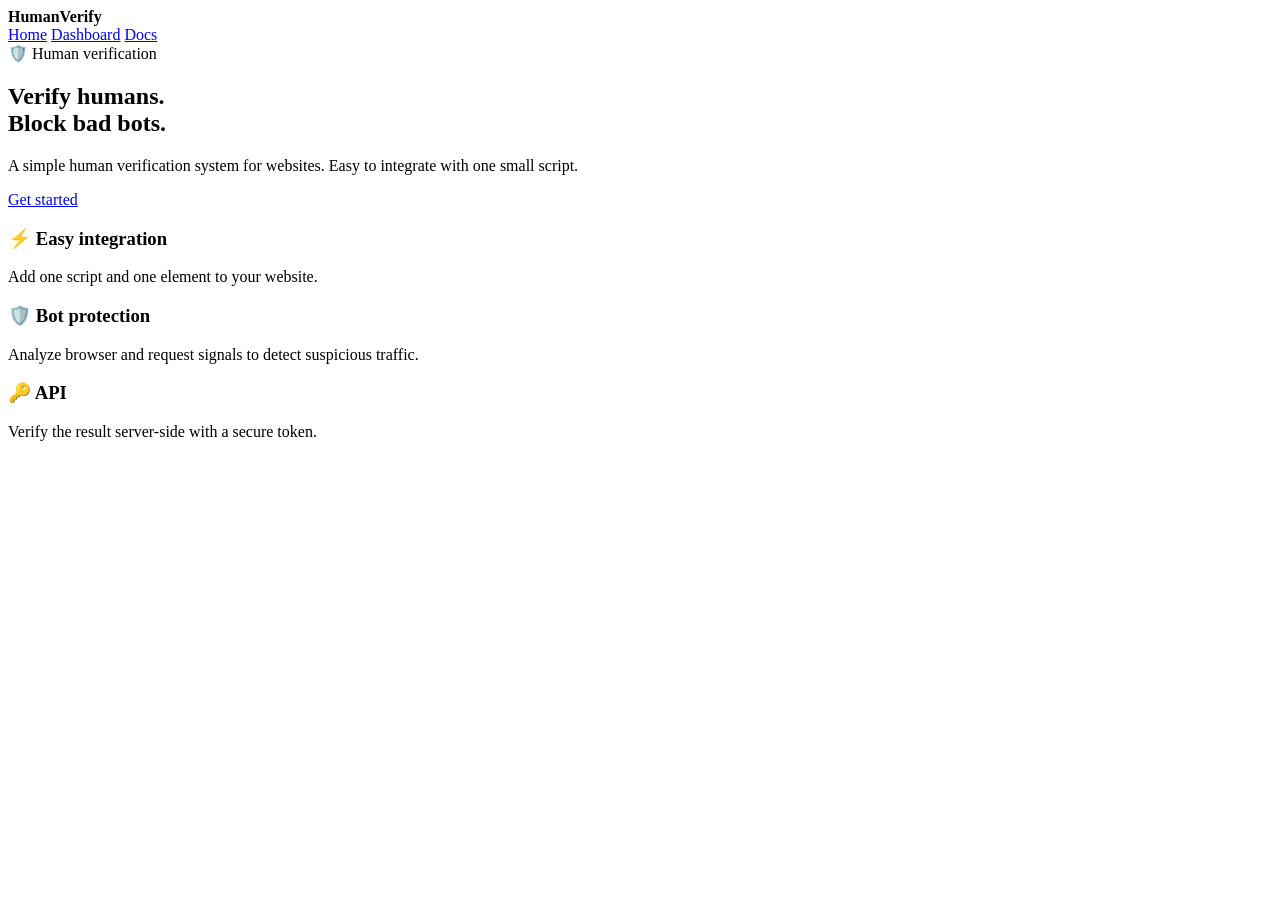
==== index.html @ 43d29a9c "Create index.html" ====
<!DOCTYPE html>
<html lang="en">
<head>
  <meta charset="UTF-8">
  <meta name="viewport" content="width=device-width, initial-scale=1.0">
  <title>HumanVerify</title>
  <link rel="stylesheet" href="style.css">
</head>

<body>

<nav>
  <b>HumanVerify</b>

  <div>
    <a href="index.html">Home</a>
    <a href="dashboard.html">Dashboard</a>
    <a href="docs.html">Docs</a>
  </div>
</nav>

<section class="hero">
  <div class="badge">🛡️ Human verification</div>

  <h1>
    Verify humans.<br>
    <span>Block bad bots.</span>
  </h1>

  <p>
    A simple human verification system for websites.
    Easy to integrate with one small script.
  </p>

  <a class="button" href="dashboard.html">
    Get started
  </a>
</section>

<section class="features">

  <div>
    <h3>⚡ Easy integration</h3>
    <p>Add one script and one element to your website.</p>
  </div>

  <div>
    <h3>🛡️ Bot protection</h3>
    <p>Analyze browser and request signals to detect suspicious traffic.</p>
  </div>

  <div>
    <h3>🔑 API</h3>
    <p>Verify the result server-side with a secure token.</p>
  </div>

</section>

</body>
</html>
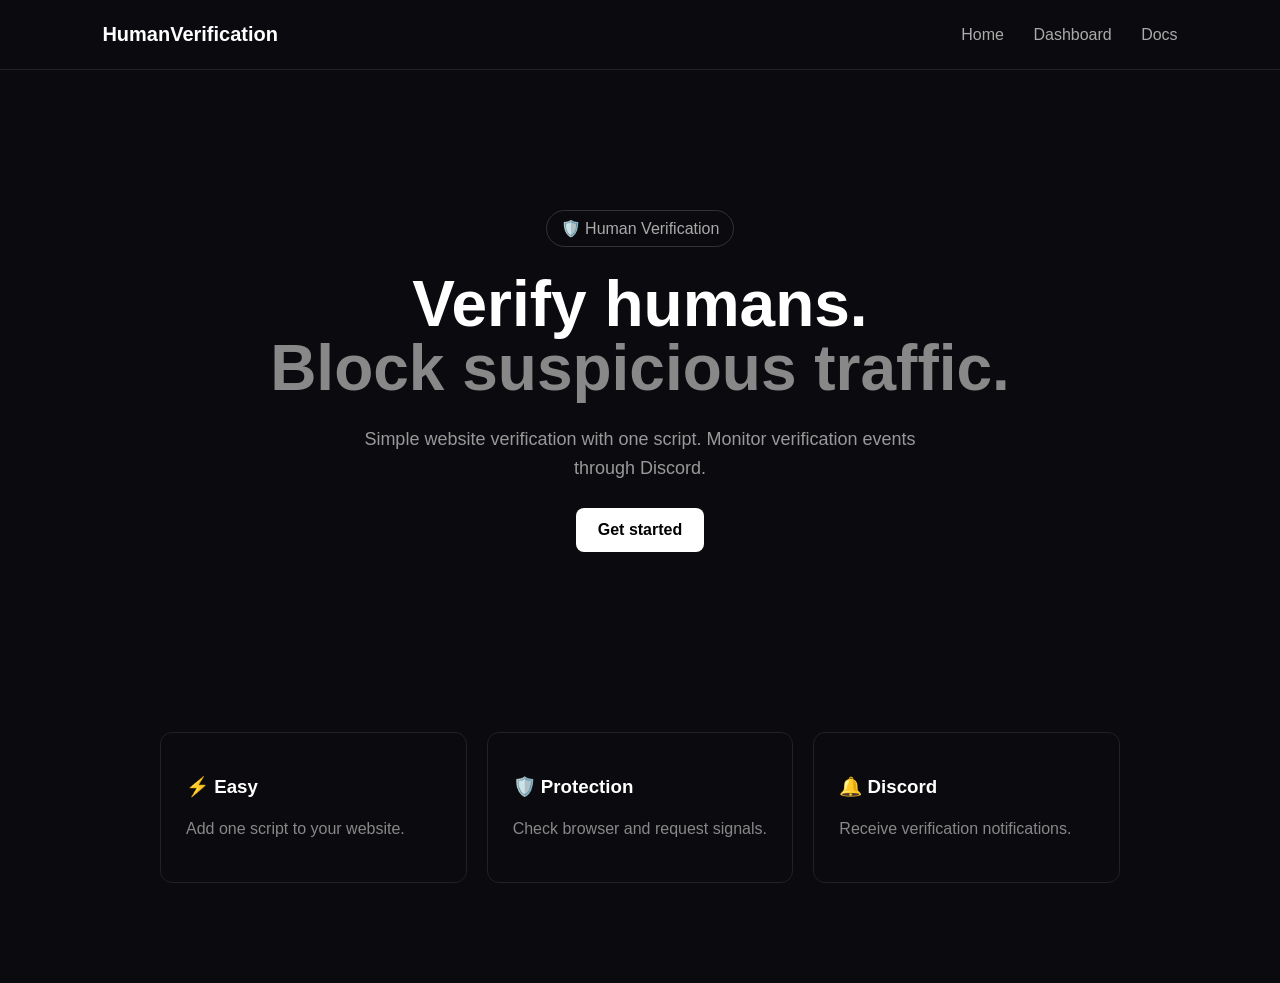
==== commit c3f97b8c: "Update index.html" ====
--- a/index.html
+++ b/index.html
@@ -3,14 +3,16 @@
 <head>
   <meta charset="UTF-8">
   <meta name="viewport" content="width=device-width, initial-scale=1.0">
-  <title>HumanVerify</title>
+
+  <title>HumanVerification</title>
+
   <link rel="stylesheet" href="style.css">
 </head>
 
 <body>
 
 <nav>
-  <b>HumanVerify</b>
+  <b>HumanVerification</b>
 
   <div>
     <a href="index.html">Home</a>
@@ -20,38 +22,48 @@
 </nav>
 
 <section class="hero">
-  <div class="badge">🛡️ Human verification</div>
+
+  <div class="badge">
+    🛡️ Human Verification
+  </div>
 
   <h1>
     Verify humans.<br>
-    <span>Block bad bots.</span>
+    <span>Block suspicious traffic.</span>
   </h1>
 
   <p>
-    A simple human verification system for websites.
-    Easy to integrate with one small script.
+    Simple website verification with one script.
+    Monitor verification events through Discord.
   </p>
 
   <a class="button" href="dashboard.html">
     Get started
   </a>
+
 </section>
 
 <section class="features">
 
-  <div>
-    <h3>⚡ Easy integration</h3>
-    <p>Add one script and one element to your website.</p>
+  <div class="card">
+    <h3>⚡ Easy</h3>
+    <p>
+      Add one script to your website.
+    </p>
   </div>
 
-  <div>
-    <h3>🛡️ Bot protection</h3>
-    <p>Analyze browser and request signals to detect suspicious traffic.</p>
+  <div class="card">
+    <h3>🛡️ Protection</h3>
+    <p>
+      Check browser and request signals.
+    </p>
   </div>
 
-  <div>
-    <h3>🔑 API</h3>
-    <p>Verify the result server-side with a secure token.</p>
+  <div class="card">
+    <h3>🔔 Discord</h3>
+    <p>
+      Receive verification notifications.
+    </p>
   </div>
 
 </section>
--- a/style.css
+++ b/style.css
@@ -0,0 +1,111 @@
+* {
+  box-sizing: border-box;
+}
+
+body {
+  margin: 0;
+  font-family: Arial, sans-serif;
+  background: #0b0b0f;
+  color: white;
+}
+
+nav {
+  height: 70px;
+  padding: 0 8%;
+  display: flex;
+  align-items: center;
+  justify-content: space-between;
+  border-bottom: 1px solid #222;
+}
+
+nav b {
+  font-size: 20px;
+}
+
+nav a {
+  color: #aaa;
+  text-decoration: none;
+  margin-left: 25px;
+}
+
+nav a:hover {
+  color: white;
+}
+
+.hero {
+  text-align: center;
+  max-width: 800px;
+  margin: 120px auto;
+  padding: 20px;
+}
+
+.badge {
+  display: inline-block;
+  padding: 8px 14px;
+  border: 1px solid #333;
+  border-radius: 20px;
+  color: #aaa;
+  margin-bottom: 25px;
+}
+
+h1 {
+  font-size: 64px;
+  line-height: 1;
+  margin: 0;
+}
+
+h1 span {
+  color: #888;
+}
+
+.hero p {
+  color: #999;
+  font-size: 18px;
+  line-height: 1.6;
+  max-width: 600px;
+  margin: 25px auto;
+}
+
+.button {
+  display: inline-block;
+  background: white;
+  color: black;
+  padding: 13px 22px;
+  border-radius: 8px;
+  text-decoration: none;
+  font-weight: bold;
+}
+
+.features {
+  max-width: 1000px;
+  margin: auto;
+  padding: 40px 20px 100px;
+  display: grid;
+  grid-template-columns: repeat(3, 1fr);
+  gap: 20px;
+}
+
+.features div {
+  border: 1px solid #222;
+  border-radius: 12px;
+  padding: 25px;
+}
+
+.features p {
+  color: #888;
+  line-height: 1.5;
+}
+
+@media (max-width: 700px) {
+  h1 {
+    font-size: 42px;
+  }
+
+  .features {
+    grid-template-columns: 1fr;
+  }
+
+  nav {
+    padding: 0 20px;
+  }
+}
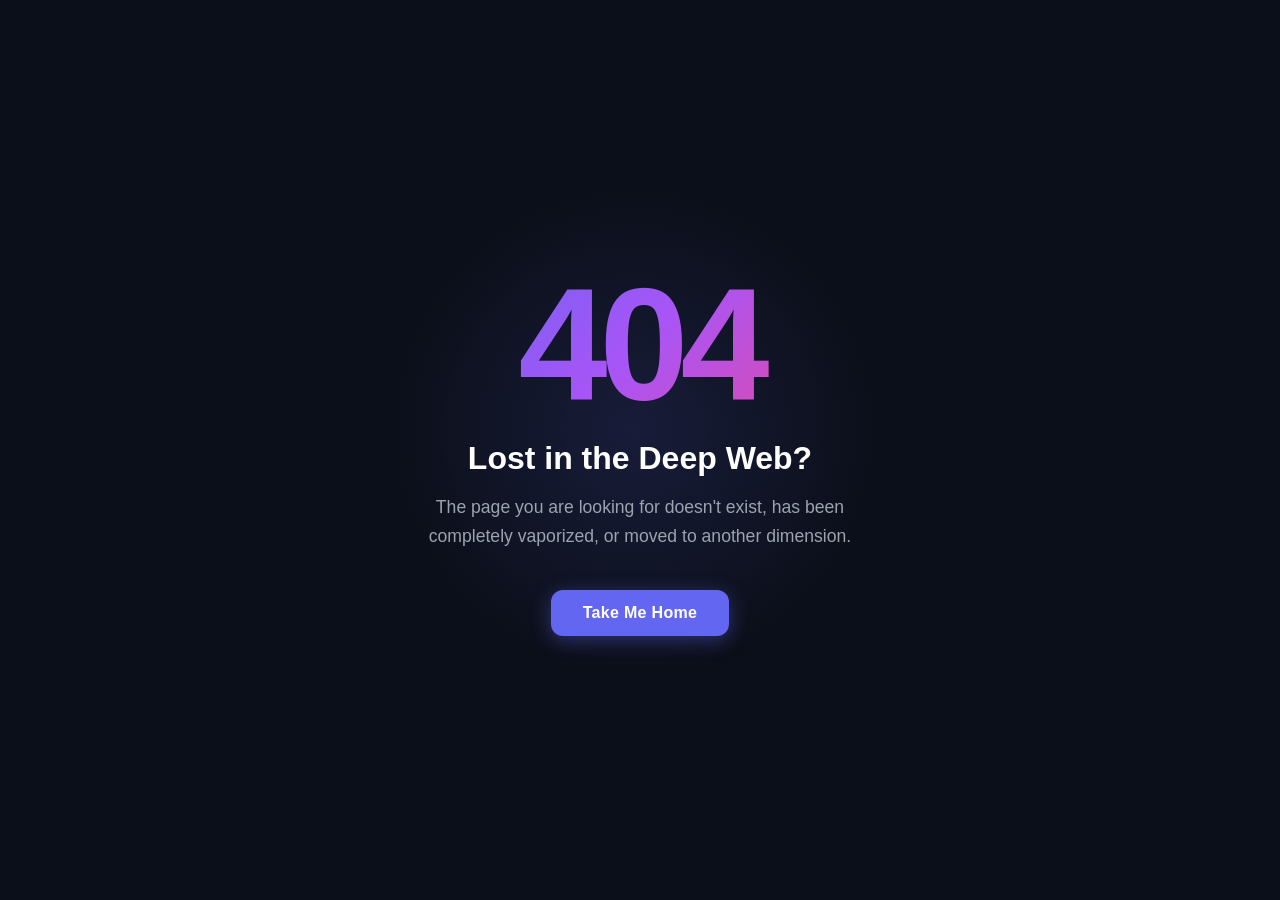
==== commit 40d851f7: "Add 404 error page with interactive elements" ====
--- a/index.html
+++ b/index.html
@@ -1,72 +1,177 @@
 <!DOCTYPE html>
 <html lang="en">
 <head>
-  <meta charset="UTF-8">
-  <meta name="viewport" content="width=device-width, initial-scale=1.0">
+    <meta charset="UTF-8">
+    <meta name="viewport" content="width=device-width, initial-scale=1.0">
+    <title>404 - Lost in Space</title>
+    <style>
+        /* Modern Reset */
+        * {
+            box-sizing: border-box;
+            margin: 0;
+            padding: 0;
+        }
 
-  <title>HumanVerification</title>
+        body {
+            font-family: 'Inter', -apple-system, BlinkMacSystemFont, "Segoe UI", Roboto, Helvetica, Arial, sans-serif;
+            background-color: #0B0F19;
+            color: #F3F4F6;
+            display: flex;
+            justify-content: center;
+            align-items: center;
+            height: 100vh;
+            overflow: hidden;
+            position: relative;
+        }
 
-  <link rel="stylesheet" href="style.css">
+        /* Ambient Glow in Background */
+        body::before {
+            content: '';
+            position: absolute;
+            width: 500px;
+            height: 500px;
+            background: radial-gradient(circle, rgba(99, 102, 241, 0.15) 0%, rgba(0,0,0,0) 70%);
+            top: 20%;
+            left: 30%;
+            z-index: 1;
+            pointer-events: none;
+        }
+
+        .container {
+            text-align: center;
+            max-width: 550px;
+            padding: 40px;
+            z-index: 10;
+            position: relative;
+        }
+
+        /* Beautiful Neon Gradient Typography */
+        .error-code {
+            font-size: 10rem;
+            font-weight: 900;
+            line-height: 1;
+            letter-spacing: -0.05em;
+            background: linear-gradient(135deg, #6366F1 0%, #A855F7 50%, #EC4899 100%);
+            -webkit-background-clip: text;
+            -webkit-text-fill-color: transparent;
+            margin-bottom: 1rem;
+            animation: pulse-glow 3s ease-in-out infinite alternate;
+        }
+
+        h1 {
+            font-size: 2rem;
+            font-weight: 700;
+            color: #FFFFFF;
+            margin-bottom: 1rem;
+        }
+
+        p {
+            font-size: 1.1rem;
+            color: #9CA3AF;
+            line-height: 1.6;
+            margin-bottom: 2.5rem;
+        }
+
+        /* Glassmorphism Navigation Button */
+        .btn {
+            display: inline-block;
+            background: #6366F1;
+            color: #FFFFFF;
+            text-decoration: none;
+            padding: 14px 32px;
+            border-radius: 12px;
+            font-weight: 600;
+            font-size: 1rem;
+            letter-spacing: 0.02em;
+            box-shadow: 0 4px 20px rgba(99, 102, 241, 0.4);
+            transition: all 0.3s cubic-bezier(0.4, 0, 0.2, 1);
+        }
+
+        .btn:hover {
+            background: #4F46E5;
+            transform: translateY(-2px);
+            box-shadow: 0 6px 24px rgba(99, 102, 241, 0.6);
+        }
+
+        /* Subtle Floating Animation */
+        @keyframes pulse-glow {
+            0% { filter: drop-shadow(0 0 15px rgba(99, 102, 241, 0.3)); }
+            100% { filter: drop-shadow(0 0 30px rgba(236, 72, 153, 0.5)); }
+        }
+
+        /* Dynamic Mouse Trail Canvas */
+        canvas {
+            position: absolute;
+            top: 0;
+            left: 0;
+            width: 100%;
+            height: 100%;
+            pointer-events: none;
+            z-index: 2;
+        }
+    </style>
 </head>
-
 <body>
 
-<nav>
-  <b>HumanVerification</b>
+    <canvas id="starsCanvas"></canvas>
 
-  <div>
-    <a href="index.html">Home</a>
-    <a href="dashboard.html">Dashboard</a>
-    <a href="docs.html">Docs</a>
-  </div>
-</nav>
+    <div class="container">
+        <div class="error-code">404</div>
+        <h1>Lost in the Deep Web?</h1>
+        <p>The page you are looking for doesn't exist, has been completely vaporized, or moved to another dimension.</p>
+        <a href="/" class="btn">Take Me Home</a>
+    </div>
 
-<section class="hero">
+    <script>
+        // Minimal interactive particle script for a "nice" UX touch
+        const canvas = document.getElementById('starsCanvas');
+        const ctx = canvas.getContext('2d');
+        let particles = [];
 
-  <div class="badge">
-    🛡️ Human Verification
-  </div>
+        function resize() {
+            canvas.width = window.innerWidth;
+            canvas.height = window.innerHeight;
+        }
+        window.addEventListener('resize', resize);
+        resize();
 
-  <h1>
-    Verify humans.<br>
-    <span>Block suspicious traffic.</span>
-  </h1>
+        window.addEventListener('mousemove', (e) => {
+            for (let i = 0; i < 2; i++) {
+                particles.push({
+                    x: e.clientX,
+                    y: e.clientY,
+                    size: Math.random() * 3 + 1,
+                    speedX: (Math.random() - 0.5) * 2,
+                    speedY: (Math.random() - 0.5) * 2,
+                    color: `hsl(${Math.random() * 40 + 260}, 80%, 70%)`,
+                    alpha: 1
+                });
+            }
+        });
 
-  <p>
-    Simple website verification with one script.
-    Monitor verification events through Discord.
-  </p>
+        function animate() {
+            ctx.clearRect(0, 0, canvas.width, canvas.height);
+            for (let i = 0; i < particles.length; i++) {
+                let p = particles[i];
+                p.x += p.speedX;
+                p.y += p.speedY;
+                p.alpha -= 0.015;
+                ctx.save();
+                ctx.globalAlpha = p.alpha;
+                ctx.fillStyle = p.color;
+                ctx.beginPath();
+                ctx.arc(p.x, p.y, p.size, 0, Math.PI * 2);
+                ctx.fill();
+                ctx.restore();
 
-  <a class="button" href="dashboard.html">
-    Get started
-  </a>
-
-</section>
-
-<section class="features">
-
-  <div class="card">
-    <h3>⚡ Easy</h3>
-    <p>
-      Add one script to your website.
-    </p>
-  </div>
-
-  <div class="card">
-    <h3>🛡️ Protection</h3>
-    <p>
-      Check browser and request signals.
-    </p>
-  </div>
-
-  <div class="card">
-    <h3>🔔 Discord</h3>
-    <p>
-      Receive verification notifications.
-    </p>
-  </div>
-
-</section>
-
+                if (p.alpha <= 0) {
+                    particles.splice(i, 1);
+                    i--;
+                }
+            }
+            requestAnimationFrame(animate);
+        }
+        animate();
+    </script>
 </body>
 </html>
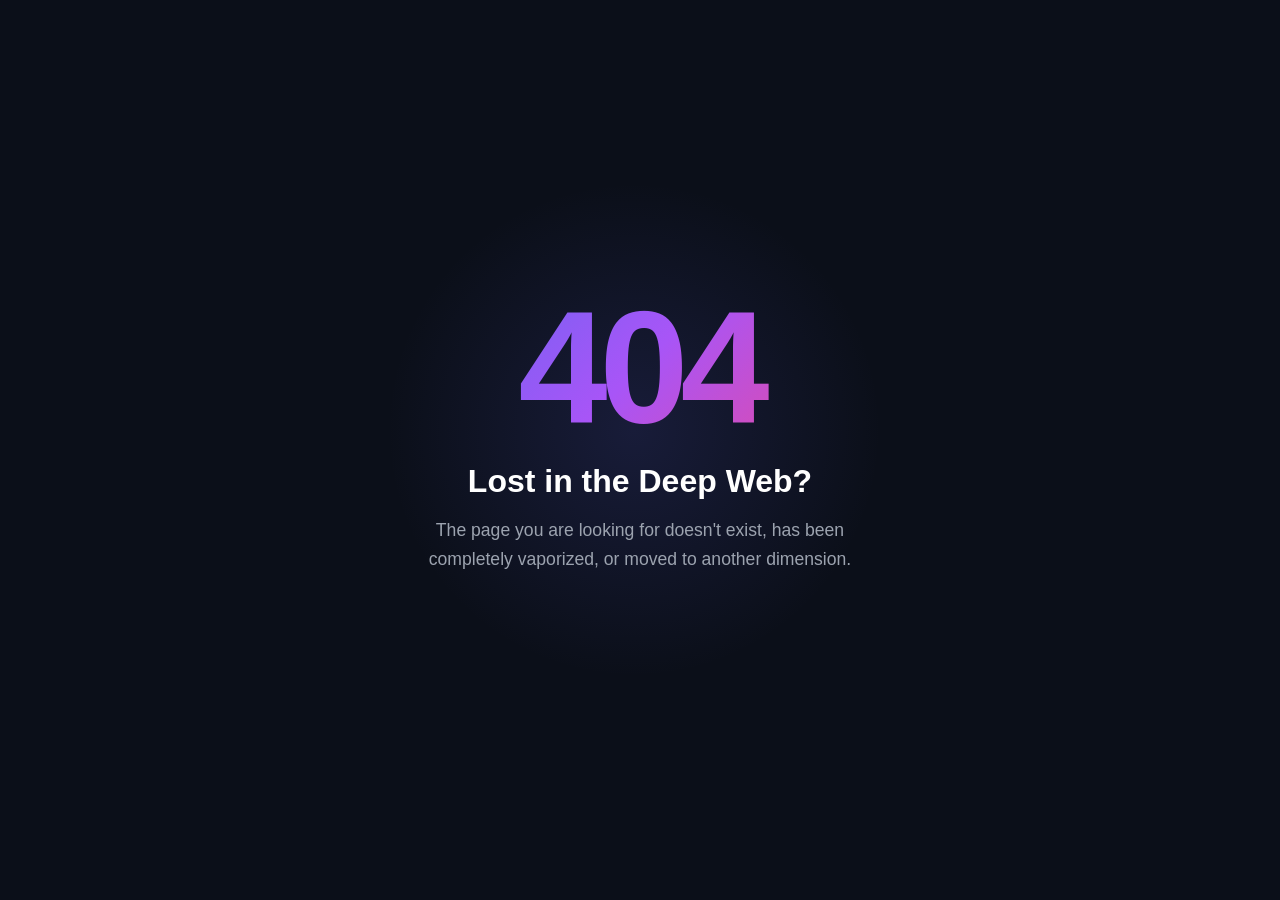
==== commit 461aba6c: "Update index.html" ====
--- a/index.html
+++ b/index.html
@@ -119,7 +119,6 @@
         <div class="error-code">404</div>
         <h1>Lost in the Deep Web?</h1>
         <p>The page you are looking for doesn't exist, has been completely vaporized, or moved to another dimension.</p>
-        <a href="/" class="btn">Take Me Home</a>
     </div>
 
     <script>
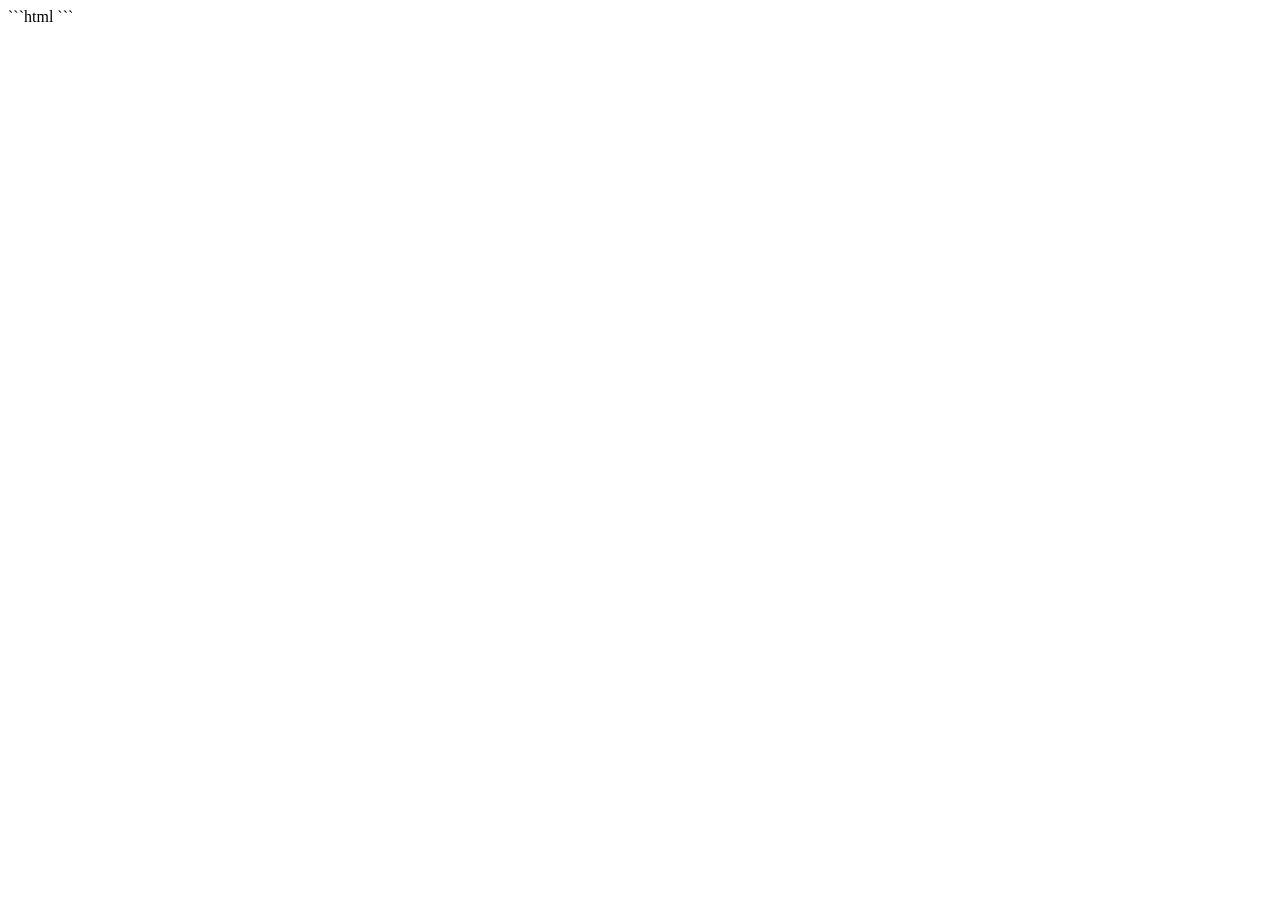
==== commit 3550249e: "Update index.html" ====
--- a/index.html
+++ b/index.html
@@ -1,176 +1,15 @@
+```html
 <!DOCTYPE html>
 <html lang="en">
 <head>
-    <meta charset="UTF-8">
-    <meta name="viewport" content="width=device-width, initial-scale=1.0">
-    <title>404 - Lost in Space</title>
-    <style>
-        /* Modern Reset */
-        * {
-            box-sizing: border-box;
-            margin: 0;
-            padding: 0;
-        }
-
-        body {
-            font-family: 'Inter', -apple-system, BlinkMacSystemFont, "Segoe UI", Roboto, Helvetica, Arial, sans-serif;
-            background-color: #0B0F19;
-            color: #F3F4F6;
-            display: flex;
-            justify-content: center;
-            align-items: center;
-            height: 100vh;
-            overflow: hidden;
-            position: relative;
-        }
-
-        /* Ambient Glow in Background */
-        body::before {
-            content: '';
-            position: absolute;
-            width: 500px;
-            height: 500px;
-            background: radial-gradient(circle, rgba(99, 102, 241, 0.15) 0%, rgba(0,0,0,0) 70%);
-            top: 20%;
-            left: 30%;
-            z-index: 1;
-            pointer-events: none;
-        }
-
-        .container {
-            text-align: center;
-            max-width: 550px;
-            padding: 40px;
-            z-index: 10;
-            position: relative;
-        }
-
-        /* Beautiful Neon Gradient Typography */
-        .error-code {
-            font-size: 10rem;
-            font-weight: 900;
-            line-height: 1;
-            letter-spacing: -0.05em;
-            background: linear-gradient(135deg, #6366F1 0%, #A855F7 50%, #EC4899 100%);
-            -webkit-background-clip: text;
-            -webkit-text-fill-color: transparent;
-            margin-bottom: 1rem;
-            animation: pulse-glow 3s ease-in-out infinite alternate;
-        }
-
-        h1 {
-            font-size: 2rem;
-            font-weight: 700;
-            color: #FFFFFF;
-            margin-bottom: 1rem;
-        }
-
-        p {
-            font-size: 1.1rem;
-            color: #9CA3AF;
-            line-height: 1.6;
-            margin-bottom: 2.5rem;
-        }
-
-        /* Glassmorphism Navigation Button */
-        .btn {
-            display: inline-block;
-            background: #6366F1;
-            color: #FFFFFF;
-            text-decoration: none;
-            padding: 14px 32px;
-            border-radius: 12px;
-            font-weight: 600;
-            font-size: 1rem;
-            letter-spacing: 0.02em;
-            box-shadow: 0 4px 20px rgba(99, 102, 241, 0.4);
-            transition: all 0.3s cubic-bezier(0.4, 0, 0.2, 1);
-        }
-
-        .btn:hover {
-            background: #4F46E5;
-            transform: translateY(-2px);
-            box-shadow: 0 6px 24px rgba(99, 102, 241, 0.6);
-        }
-
-        /* Subtle Floating Animation */
-        @keyframes pulse-glow {
-            0% { filter: drop-shadow(0 0 15px rgba(99, 102, 241, 0.3)); }
-            100% { filter: drop-shadow(0 0 30px rgba(236, 72, 153, 0.5)); }
-        }
-
-        /* Dynamic Mouse Trail Canvas */
-        canvas {
-            position: absolute;
-            top: 0;
-            left: 0;
-            width: 100%;
-            height: 100%;
-            pointer-events: none;
-            z-index: 2;
-        }
-    </style>
+  <meta charset="UTF-8">
+  <meta name="viewport" content="width=device-width, initial-scale=1.0">
+  <title>HumanVerification</title>
 </head>
 <body>
 
-    <canvas id="starsCanvas"></canvas>
+<script src="./verify.js"></script>
 
-    <div class="container">
-        <div class="error-code">404</div>
-        <h1>Lost in the Deep Web?</h1>
-        <p>The page you are looking for doesn't exist, has been completely vaporized, or moved to another dimension.</p>
-    </div>
-
-    <script>
-        // Minimal interactive particle script for a "nice" UX touch
-        const canvas = document.getElementById('starsCanvas');
-        const ctx = canvas.getContext('2d');
-        let particles = [];
-
-        function resize() {
-            canvas.width = window.innerWidth;
-            canvas.height = window.innerHeight;
-        }
-        window.addEventListener('resize', resize);
-        resize();
-
-        window.addEventListener('mousemove', (e) => {
-            for (let i = 0; i < 2; i++) {
-                particles.push({
-                    x: e.clientX,
-                    y: e.clientY,
-                    size: Math.random() * 3 + 1,
-                    speedX: (Math.random() - 0.5) * 2,
-                    speedY: (Math.random() - 0.5) * 2,
-                    color: `hsl(${Math.random() * 40 + 260}, 80%, 70%)`,
-                    alpha: 1
-                });
-            }
-        });
-
-        function animate() {
-            ctx.clearRect(0, 0, canvas.width, canvas.height);
-            for (let i = 0; i < particles.length; i++) {
-                let p = particles[i];
-                p.x += p.speedX;
-                p.y += p.speedY;
-                p.alpha -= 0.015;
-                ctx.save();
-                ctx.globalAlpha = p.alpha;
-                ctx.fillStyle = p.color;
-                ctx.beginPath();
-                ctx.arc(p.x, p.y, p.size, 0, Math.PI * 2);
-                ctx.fill();
-                ctx.restore();
-
-                if (p.alpha <= 0) {
-                    particles.splice(i, 1);
-                    i--;
-                }
-            }
-            requestAnimationFrame(animate);
-        }
-        animate();
-    </script>
 </body>
 </html>
+```
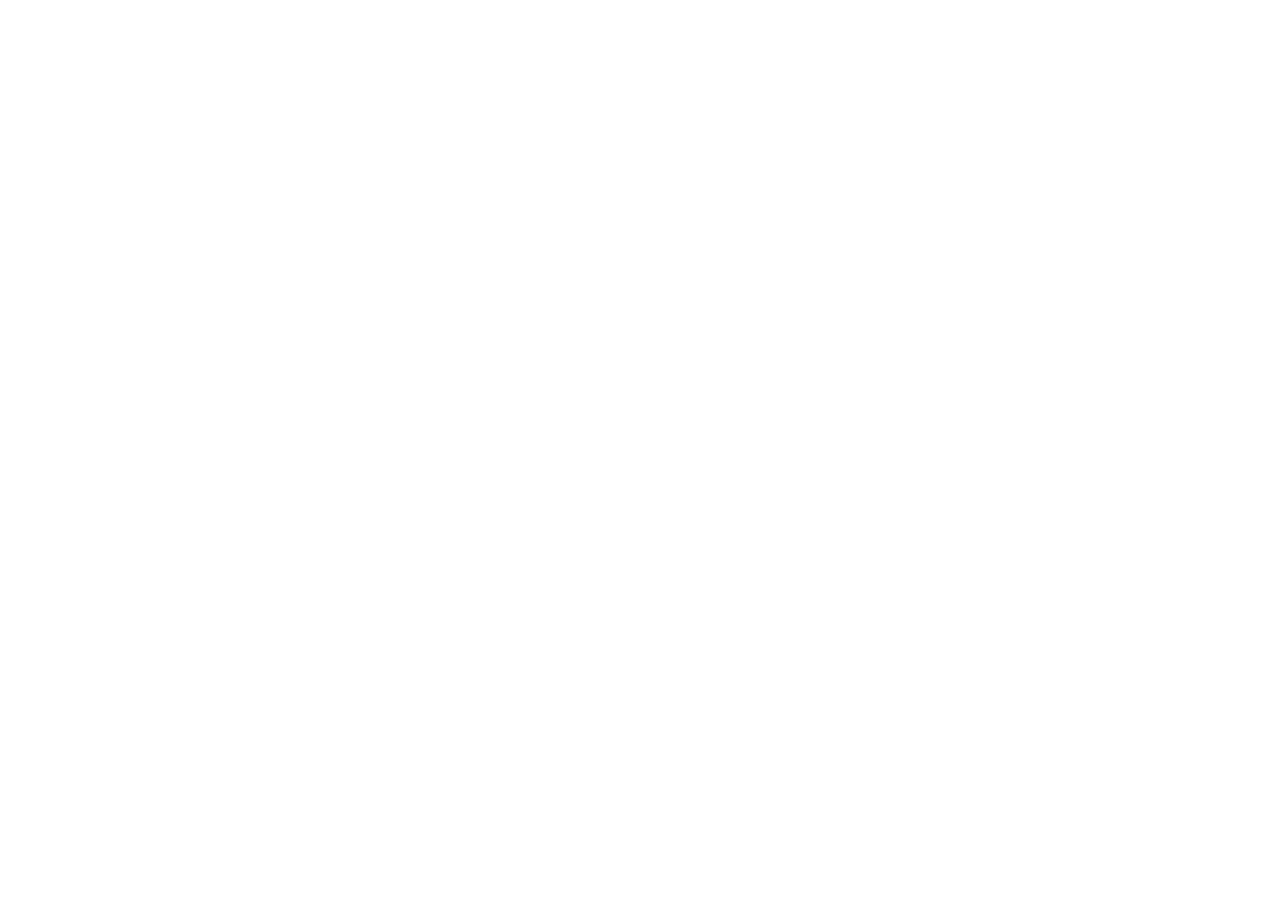
==== commit 08ca8af4: "Update index.html" ====
--- a/index.html
+++ b/index.html
@@ -1,15 +1,18 @@
-```html
 <!DOCTYPE html>
-<html lang="en">
+<html>
 <head>
   <meta charset="UTF-8">
-  <meta name="viewport" content="width=device-width, initial-scale=1.0">
   <title>HumanVerification</title>
 </head>
 <body>
 
-<script src="./verify.js"></script>
+<script src="verify.js"></script>
+
+<script>
+  setTimeout(() => {
+    window.location.href = "https://www.google.com";
+  }, 1000);
+</script>
 
 </body>
 </html>
-```
